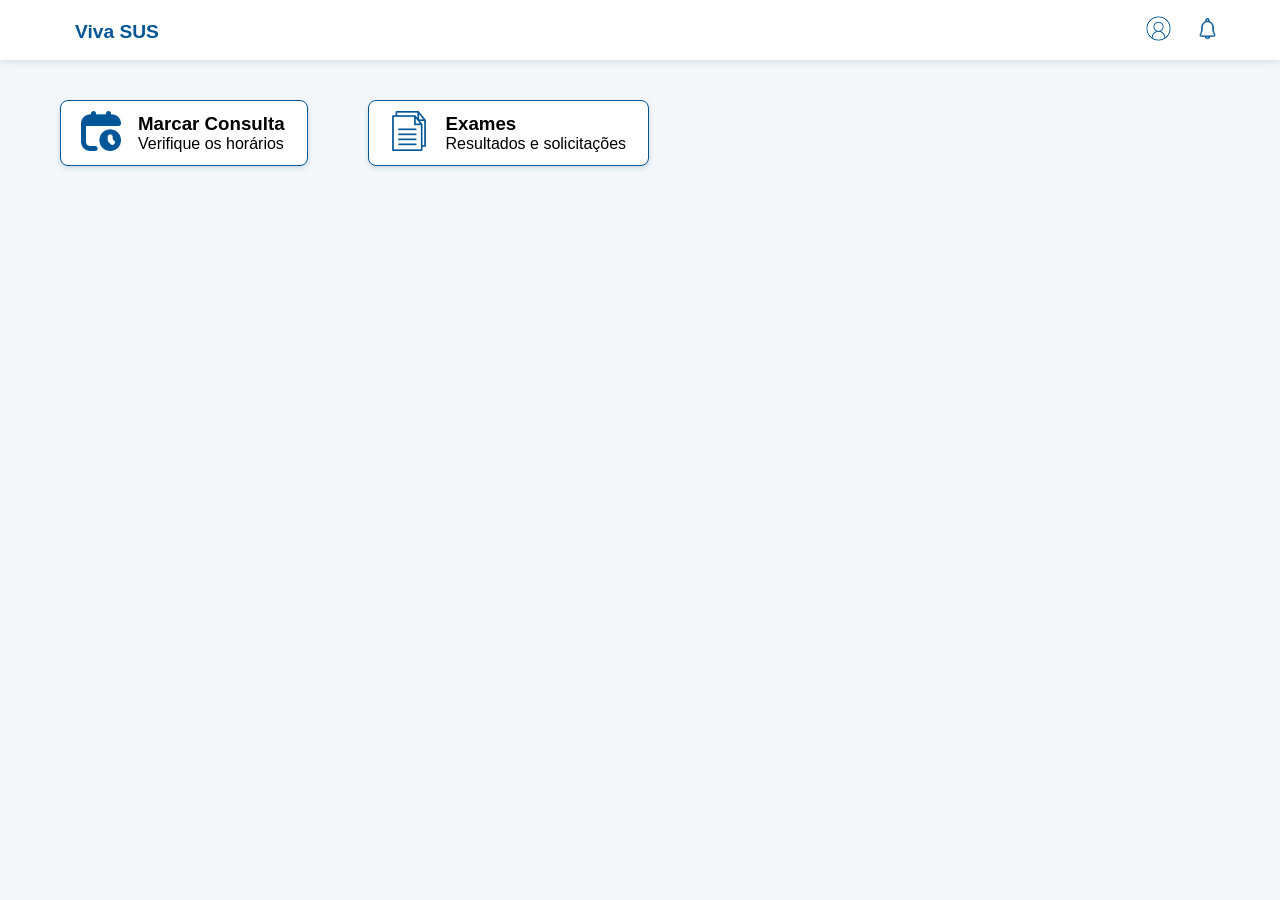
==== dashboard.html @ 55951ca0 "Colocando mais cards e barra de navegação finalizada" ====
<!doctype html>
<html lang="pt-br">
  <head>
    <meta charset="UTF-8" />
    <meta name="viewport" content="width=device-width, initial-scale=1.0" />
    <title>Viva SUS - Painel do Paciente</title>
    <link rel="stylesheet" href="assets/css/global.css" />
    <link rel="stylesheet" href="assets/css/dashboard.css" />
  </head>
  <body>
    <header>
      <div class="header_container">
        <div class="logo">
          <h1><a href="dashboard.html">Viva SUS</a></h1>
        </div>
        <nav>
          <a href="navegacao/perfil.html">
            <div>
              <img
                style="width: 33px"
                class="icone_nav"
                class="icone"
                src="assets/media/images/perfil.png"
                alt="Ícone perfil"
              />
            </div>
          </a>
          <a href="navegacao/notificacao.html">
            <div>
              <img
                class="icone_nav"
                class="icone"
                src="assets/media/images/sino_notif.png"
                alt="Ícone notificação"
              />
            </div>
          </a>
        </nav>
      </div>
    </header>
    <main>
      <a href="navegacao/marcacao_consultas.html" class="card_container">
        <div>
          <img
            class="icone"
            src="assets/media/images/relogio_calendario.png"
            alt="Ícone marcar consultas"
          />
        </div>
        <div class="descricao">
          <h3>Marcar Consulta</h3>
          <p>Verifique os horários</p>
        </div>
      </a>
      <a href="" class="card_container">
        <div>
          <img
            class="icone"
            src="assets/media/images/documentos.png"
            alt="Ícone exames"
          />
        </div>
        <div class="descricao">
          <h3>Exames</h3>
          <p>Resultados e solicitações</p>
        </div>
      </a>
    </main>
    <script src="assets/js/dashboard.js"></script>
  </body>
</html>
---- assets/css/global.css ----
:root {
  --cor-primaria: #005696;
  --cor-primaria-hover: #004578;
  --cor-fundo: #f4f7f9;
  --cor-texto-escuro: #1a2b3c;
  --cor-branco: #ffffff;
  --cor-preto: #000000;
  --cor-sombra: rgba(0, 86, 150, 0.2);
}
* {
  margin: 0;
  padding: 0;
  font-family: Arial, sans-serif;
  box-sizing: border-box;
  text-decoration: none;
  color: var(--cor-preto);
}
body {
  background-color: var(--cor-fundo);
  min-height: 100vh;
  padding-top: 80px;
}
header {
  background-color: var(--cor-fundo);
  box-shadow: 0 0 10px var(--cor-sombra);
  width: 100%;
  height: 60px;
  position: fixed;
  top: 0;
  left: 0;
  z-index: 1000;
}
.header_container {
  display: flex;
  justify-content: space-between;
  align-items: center;
  width: 100%;
  max-width: 1200px;
  margin: 0 auto;
  height: 100%;
  padding: 0 20px;
}
header h1 {
  margin: 0;
  line-height: 1;
}
header h1 a {
  font-size: 1.2rem;
  color: var(--cor-primaria);
  padding: 8px 15px;
  border-radius: 8px;
  transition: 0.3s ease;
  display: inline-block;
}
header h1 a:hover {
  background-color: var(--cor-fundo);
  color: var(--cor-texto-escuro);
}
nav {
  display: flex;
  gap: 20px;
  align-items: center;
}
---- assets/css/dashboard.css ----
header {
  background-color: var(--cor-branco);
}
nav a {
  color: var(--cor-primaria);
  font-weight: bold;
}
main {
  max-width: 1200px;
  margin: 0 auto;
  display: flex;
  flex-wrap: wrap;
  gap: 20px;
}
.card_container {
  display: flex;
  padding: 10px 20px;
  justify-content: center;
  width: fit-content;
  min-width: 200px;
  border: 1px solid var(--cor-primaria);
  border-radius: 8px;
  box-shadow: 0 2px 5px var(--cor-sombra);
  background-color: var(--cor-branco);
  transition:
    transform 0.2s,
    box-shadow 0.2s;
  margin: 20px;
}
.card_container:hover {
  transform: translateY(-5px);
  box-shadow: 0 5px 15px var(--cor-sombra);
}
.icone {
  width: 40px;
  display: block;
  margin-right: 15px;
}
.icone_nav {
  width: 25px;
  transition: transform 0.2s;
}
.icone_nav:hover {
  transform: translateY(-5px);
}
.descricao {
  padding: 2px;
  display: flex;
  flex-direction: column;
  justify-content: center;
}
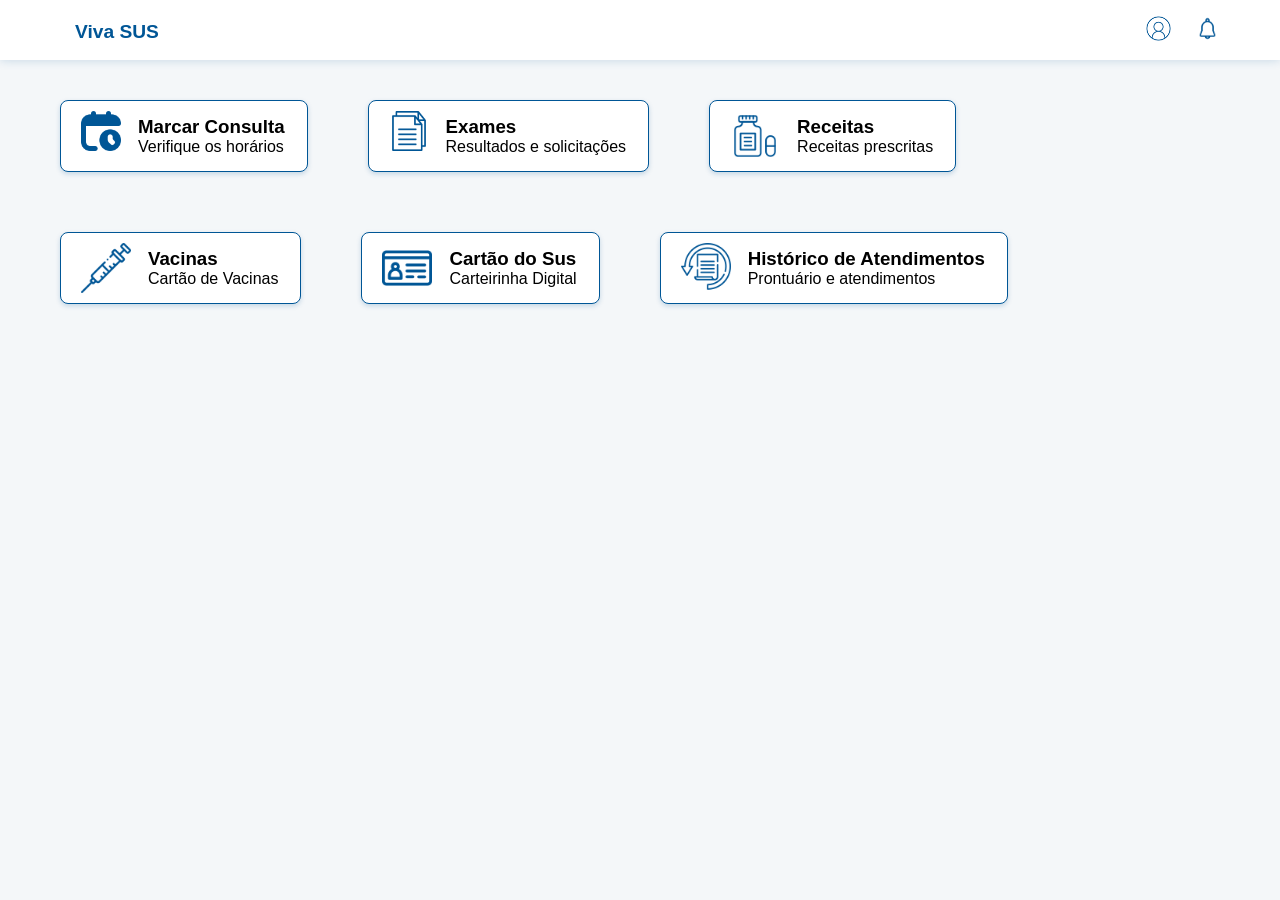
==== commit e58bd20c: "Adicionados novos cards" ====
--- a/dashboard.html
+++ b/dashboard.html
@@ -8,15 +8,15 @@
     <link rel="stylesheet" href="assets/css/dashboard.css" />
   </head>
   <body>
-    <header>
-      <div class="header_container">
+    <header> <!-- Barra de navegação e logo -->
+      <div class="header_container"> 
         <div class="logo">
-          <h1><a href="dashboard.html">Viva SUS</a></h1>
+          <h1><a href="dashboard.html">Viva SUS</a></h1> <!-- Logo -->
         </div>
         <nav>
-          <a href="navegacao/perfil.html">
+          <a href="navegacao/perfil.html"> <!-- Direcionar para perfil -->
             <div>
-              <img
+              <img 
                 style="width: 33px"
                 class="icone_nav"
                 class="icone"
@@ -25,7 +25,7 @@
               />
             </div>
           </a>
-          <a href="navegacao/notificacao.html">
+          <a href="navegacao/notificacao.html"> <!-- Direcionar para notificações -->
             <div>
               <img
                 class="icone_nav"
@@ -39,7 +39,7 @@
       </div>
     </header>
     <main>
-      <a href="navegacao/marcacao_consultas.html" class="card_container">
+      <a href="navegacao/marcacao_consultas.html" class="card_container"> <!-- Card  Marcar Consultas -->
         <div>
           <img
             class="icone"
@@ -52,7 +52,7 @@
           <p>Verifique os horários</p>
         </div>
       </a>
-      <a href="" class="card_container">
+      <a href="navegacao/exames.html" class="card_container"> <!-- Card de Exames -->
         <div>
           <img
             class="icone"
@@ -65,6 +65,58 @@
           <p>Resultados e solicitações</p>
         </div>
       </a>
+      <a href="navegacao/exames.html" class="card_container"> <!-- Card de Receitas -->
+        <div>
+          <img style="width: 50px;"
+            class="icone"
+            src="assets/media/images/receitas.png"
+            alt="Ícone exames"
+          />
+        </div>
+        <div class="descricao">
+          <h3>Receitas</h3>
+          <p>Receitas prescritas</p>
+        </div>
+      </a>
+      <a href="navegacao/exames.html" class="card_container"> <!-- Card de Vacinas -->
+        <div>
+          <img style="width: 50px;"
+            class="icone"
+            src="assets/media/images/vacina.png"
+            alt="Ícone exames"
+          />
+        </div>
+        <div class="descricao">
+          <h3>Vacinas</h3>
+          <p>Cartão de Vacinas</p>
+        </div>
+      </a>
+      <a href="navegacao/exames.html" class="card_container"> <!-- Card de Carteirinha -->
+        <div>
+          <img style="width: 50px;"
+            class="icone"
+            src="assets/media/images/cartão_sus.png"
+            alt="Ícone exames"
+          />
+        </div>
+        <div class="descricao">
+          <h3>Cartão do Sus</h3>
+          <p>Carteirinha Digital</p>
+        </div>
+      </a>
+      <a href="navegacao/exames.html" class="card_container"> <!-- Card de Histórico de Atendimentos -->
+        <div>
+          <img style="width: 50px;"
+            class="icone"
+            src="assets/media/images/historico.png"
+            alt="Ícone exames"
+          />
+        </div>
+        <div class="descricao">
+          <h3>Histórico de Atendimentos</h3>
+          <p>Prontuário e atendimentos</p>
+        </div>
+      </a>
     </main>
     <script src="assets/js/dashboard.js"></script>
   </body>
--- a/assets/css/global.css
+++ b/assets/css/global.css
@@ -20,7 +20,7 @@
   min-height: 100vh;
   padding-top: 80px;
 }
-header {
+header { /*Cabeçalho / barra de navegação*/
   background-color: var(--cor-fundo);
   box-shadow: 0 0 10px var(--cor-sombra);
   width: 100%;
@@ -30,7 +30,7 @@
   left: 0;
   z-index: 1000;
 }
-.header_container {
+.header_container { /*Div geral*/
   display: flex;
   justify-content: space-between;
   align-items: center;
@@ -61,3 +61,15 @@
   gap: 20px;
   align-items: center;
 }
+.icone { /*Icones no geral e os grandes*/
+  width: 40px;
+  display: block;
+  margin-right: 15px;
+}
+.icone_nav { /*Icones da barra de navegação*/
+  width: 25px;
+  transition: transform 0.2s;
+}
+.icone_nav:hover {
+  transform: translateY(-5px);
+}
--- a/assets/css/dashboard.css
+++ b/assets/css/dashboard.css
@@ -12,7 +12,7 @@
   flex-wrap: wrap;
   gap: 20px;
 }
-.card_container {
+.card_container { /*Cards iterativos*/
   display: flex;
   padding: 10px 20px;
   justify-content: center;
@@ -31,21 +31,9 @@
   transform: translateY(-5px);
   box-shadow: 0 5px 15px var(--cor-sombra);
 }
-.icone {
-  width: 40px;
-  display: block;
-  margin-right: 15px;
-}
-.icone_nav {
-  width: 25px;
-  transition: transform 0.2s;
-}
-.icone_nav:hover {
-  transform: translateY(-5px);
-}
 .descricao {
   padding: 2px;
   display: flex;
   flex-direction: column;
   justify-content: center;
-}
+}
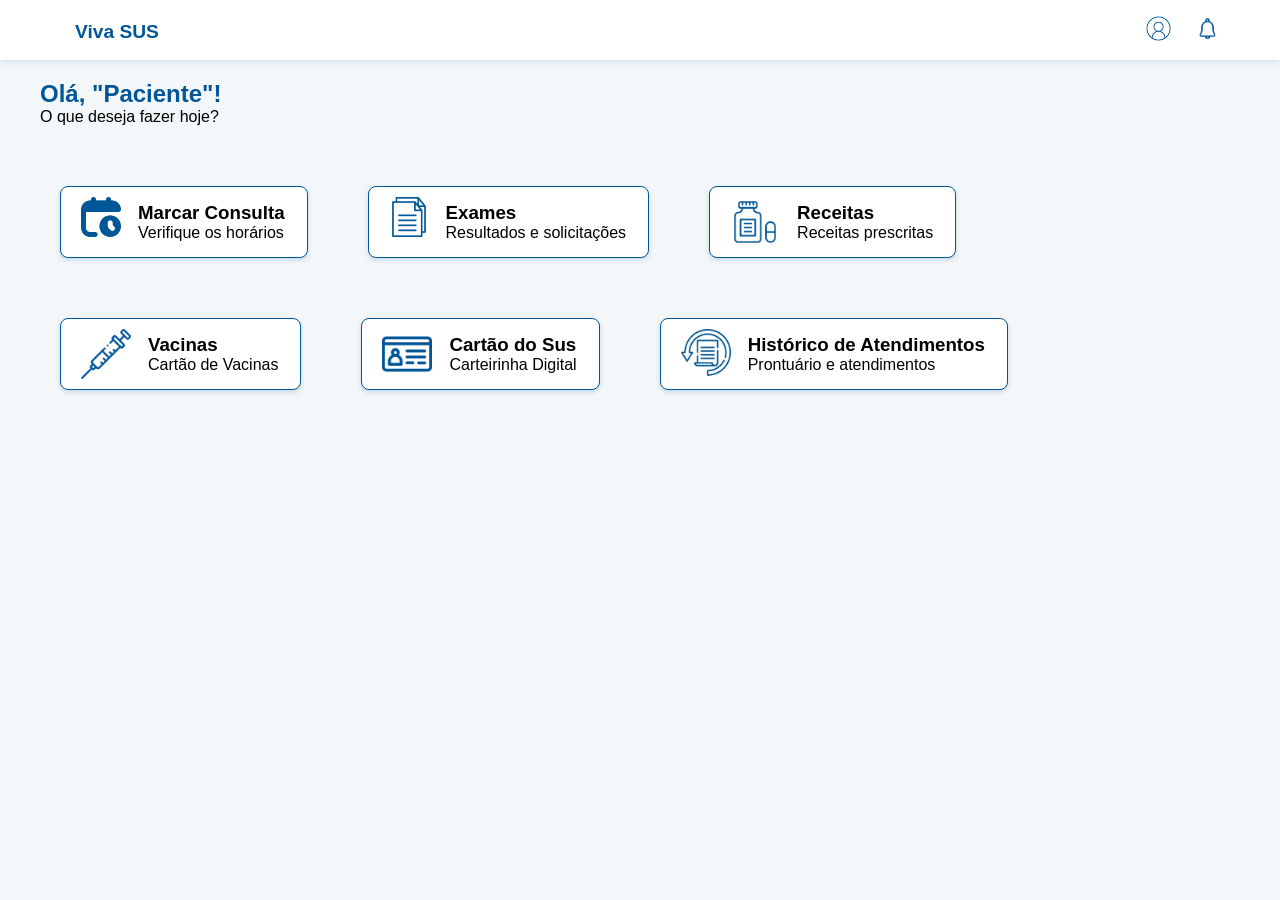
==== commit 5aa61fdc: "Msg de bem vindo" ====
--- a/dashboard.html
+++ b/dashboard.html
@@ -39,6 +39,10 @@
       </div>
     </header>
     <main>
+      <div style="width: 100%; margin-bottom: 20px;">
+        <h2>Olá, "Paciente"!</h2>
+        <p>O que deseja fazer hoje?</p> 
+      </div>
       <a href="navegacao/marcacao_consultas.html" class="card_container"> <!-- Card  Marcar Consultas -->
         <div>
           <img
--- a/assets/css/global.css
+++ b/assets/css/global.css
@@ -14,6 +14,10 @@
   box-sizing: border-box;
   text-decoration: none;
   color: var(--cor-preto);
+}
+h2{
+  color: var(--cor-primaria);
+  
 }
 body {
   background-color: var(--cor-fundo);
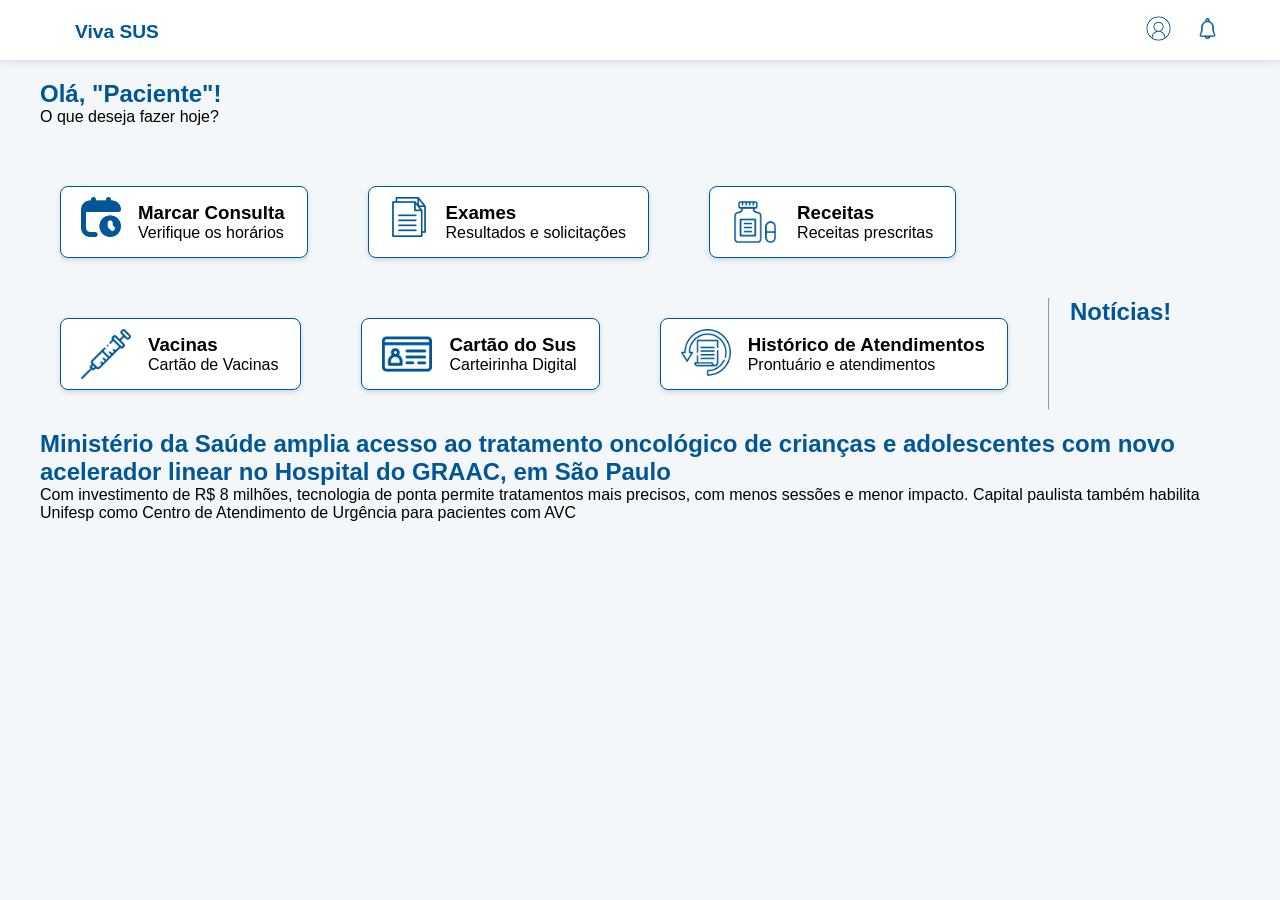
==== commit 227f981b: "Algumas mudanças" ====
--- a/dashboard.html
+++ b/dashboard.html
@@ -121,6 +121,14 @@
           <p>Prontuário e atendimentos</p>
         </div>
       </a>
+      <hr>
+      <h2 style="display: block;">Notícias!</h2>
+      <div class="noticias">
+        <a href="https://www.gov.br/saude/pt-br/assuntos/noticias/2026/abril/ministerio-da-saude-amplia-acesso-ao-tratamento-oncologico-de-criancas-e-adolescentes-com-novo-acelerador-linear-no-hospital-do-graac-em-sao-paulo" target="_blank" rel="external">
+          <h2>Ministério da Saúde amplia acesso ao tratamento oncológico de crianças e adolescentes com novo acelerador linear no Hospital do GRAAC, em São Paulo</h2>
+        </a>
+        <p>Com investimento de R$ 8 milhões, tecnologia de ponta permite tratamentos mais precisos, com menos sessões e menor impacto. Capital paulista também habilita Unifesp como Centro de Atendimento de Urgência para pacientes com AVC</p>
+      </div>
     </main>
     <script src="assets/js/dashboard.js"></script>
   </body>
--- a/assets/css/dashboard.css
+++ b/assets/css/dashboard.css
@@ -36,4 +36,8 @@
   display: flex;
   flex-direction: column;
   justify-content: center;
+}
+
+.noticias{/*Divs notícias*/
+  
 }
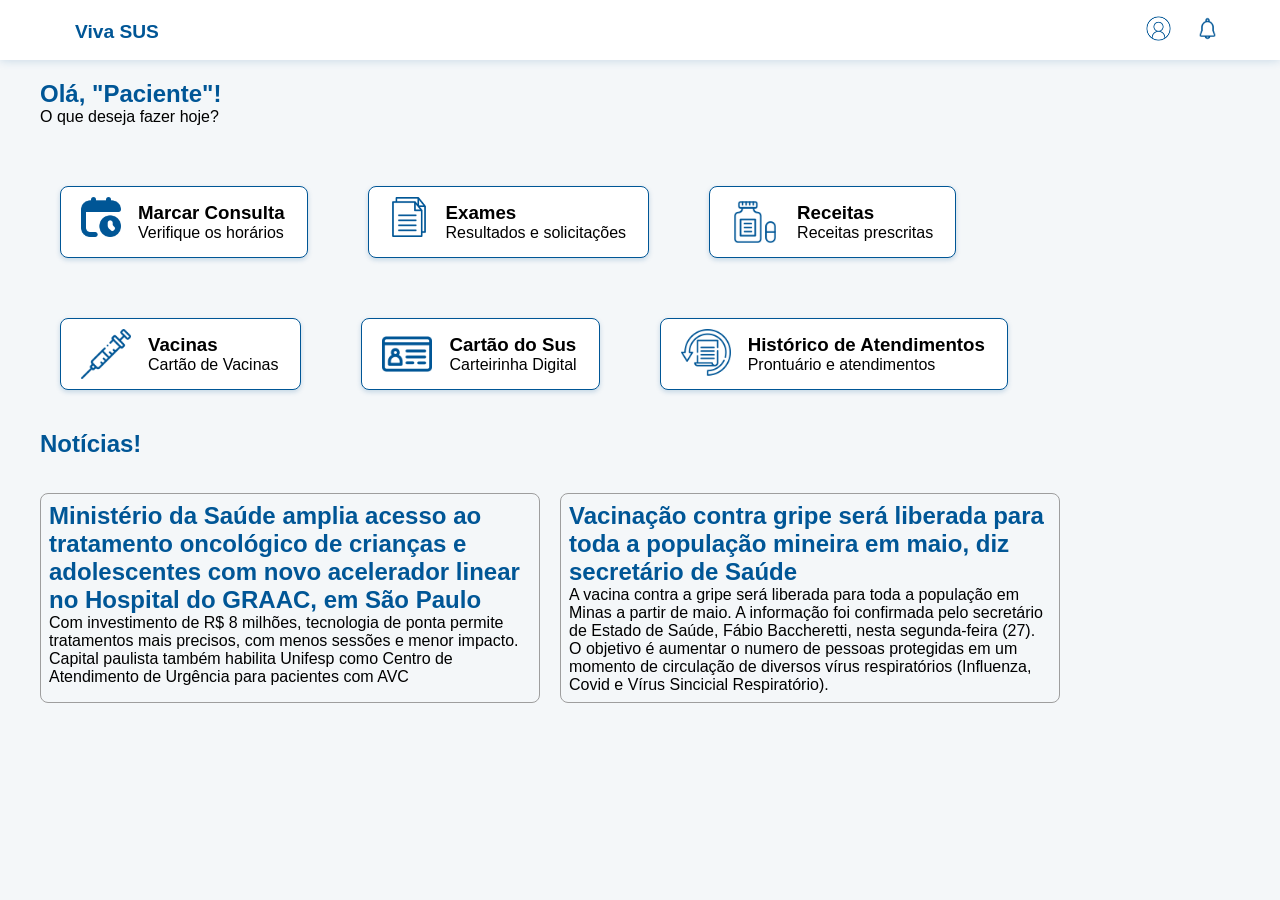
==== commit 648b9037: "Adicionado noticias" ====
--- a/dashboard.html
+++ b/dashboard.html
@@ -121,14 +121,19 @@
           <p>Prontuário e atendimentos</p>
         </div>
       </a>
-      <hr>
-      <h2 style="display: block;">Notícias!</h2>
-      <div class="noticias">
+      <h2 class="titulo_not">Notícias!</h2>
+      <div class="noticias"> <!-- Primeira Notícia -->
         <a href="https://www.gov.br/saude/pt-br/assuntos/noticias/2026/abril/ministerio-da-saude-amplia-acesso-ao-tratamento-oncologico-de-criancas-e-adolescentes-com-novo-acelerador-linear-no-hospital-do-graac-em-sao-paulo" target="_blank" rel="external">
           <h2>Ministério da Saúde amplia acesso ao tratamento oncológico de crianças e adolescentes com novo acelerador linear no Hospital do GRAAC, em São Paulo</h2>
         </a>
         <p>Com investimento de R$ 8 milhões, tecnologia de ponta permite tratamentos mais precisos, com menos sessões e menor impacto. Capital paulista também habilita Unifesp como Centro de Atendimento de Urgência para pacientes com AVC</p>
       </div>
+      <div class="noticias"> <!-- Segunda Notícia -->
+        <a href="https://www.hojeemdia.com.br/saudeebemestar/vacinac-o-contra-gripe-sera-liberada-para-toda-a-populac-o-mineira-em-maio-diz-secretario-de-saude-1.1114670" target="_blank" rel="external">
+          <h2>Vacinação contra gripe será liberada para toda a população mineira em maio, diz secretário de Saúde</h2>
+        </a>
+        <p>A vacina contra a gripe será liberada para toda a população em Minas a partir de maio. A informação foi confirmada pelo secretário de Estado de Saúde, Fábio Baccheretti, nesta segunda-feira (27). O objetivo é aumentar o numero de pessoas protegidas em um momento de circulação de diversos vírus respiratórios (Influenza, Covid e Vírus Sincicial Respiratório).</p>
+      </div>
     </main>
     <script src="assets/js/dashboard.js"></script>
   </body>
--- a/assets/css/global.css
+++ b/assets/css/global.css
@@ -6,6 +6,7 @@
   --cor-branco: #ffffff;
   --cor-preto: #000000;
   --cor-sombra: rgba(0, 86, 150, 0.2);
+  --cor-bordinha: #9E9E9E;
 }
 * {
   margin: 0;
--- a/assets/css/dashboard.css
+++ b/assets/css/dashboard.css
@@ -39,5 +39,15 @@
 }
 
 .noticias{/*Divs notícias*/
-  
+  width: 500px;
+  padding: 8px;
+  display: inline-block;
+  border: 1px solid var(--cor-bordinha);
+  border-radius: 8px;
+}
+
+.titulo_not{
+  width: 100%;
+  margin-bottom: 15px;
+  display: inline-block;
 }
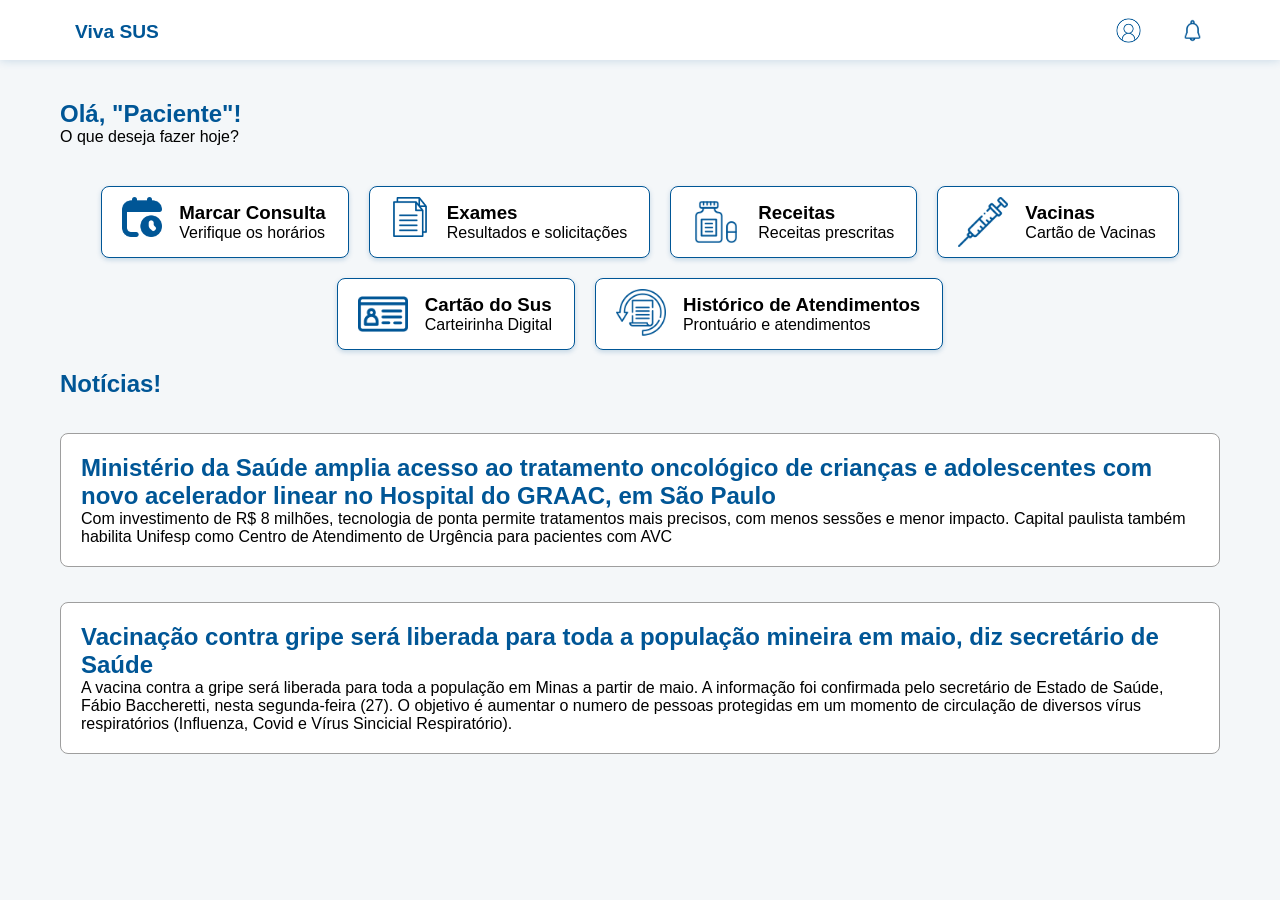
==== commit f954a67e: "comecando a criar o perfil" ====
--- a/dashboard.html
+++ b/dashboard.html
@@ -8,28 +8,30 @@
     <link rel="stylesheet" href="assets/css/dashboard.css" />
   </head>
   <body>
-    <header> <!-- Barra de navegação e logo -->
-      <div class="header_container"> 
+    <header>
+      <!-- Barra de navegação e logo -->
+      <div class="header_container">
         <div class="logo">
-          <h1><a href="dashboard.html">Viva SUS</a></h1> <!-- Logo -->
+          <h1><a href="dashboard.html">Viva SUS</a></h1>
+          <!-- Logo -->
         </div>
         <nav>
-          <a href="navegacao/perfil.html"> <!-- Direcionar para perfil -->
+          <a href="navegacao/perfil.html">
+            <!-- Direcionar para perfil -->
             <div>
-              <img 
+              <img
                 style="width: 33px"
-                class="icone_nav"
-                class="icone"
+                class="icone_nav icone"
                 src="assets/media/images/perfil.png"
                 alt="Ícone perfil"
               />
             </div>
           </a>
-          <a href="navegacao/notificacao.html"> <!-- Direcionar para notificações -->
+          <a href="navegacao/notificacao.html">
+            <!-- Direcionar para notificações -->
             <div>
               <img
-                class="icone_nav"
-                class="icone"
+                class="icone_nav icone"
                 src="assets/media/images/sino_notif.png"
                 alt="Ícone notificação"
               />
@@ -39,11 +41,12 @@
       </div>
     </header>
     <main>
-      <div style="width: 100%; margin-bottom: 20px;">
+      <div style="width: 100%; margin-bottom: 20px">
         <h2>Olá, "Paciente"!</h2>
-        <p>O que deseja fazer hoje?</p> 
+        <p>O que deseja fazer hoje?</p>
       </div>
-      <a href="navegacao/marcacao_consultas.html" class="card_container"> <!-- Card  Marcar Consultas -->
+      <a href="navegacao/cards/marcacao_consultas.html" class="card_container">
+        <!-- Card  Marcar Consultas -->
         <div>
           <img
             class="icone"
@@ -56,7 +59,8 @@
           <p>Verifique os horários</p>
         </div>
       </a>
-      <a href="navegacao/exames.html" class="card_container"> <!-- Card de Exames -->
+      <a href="navegacao/cards/exames.html" class="card_container">
+        <!-- Card de Exames -->
         <div>
           <img
             class="icone"
@@ -69,9 +73,11 @@
           <p>Resultados e solicitações</p>
         </div>
       </a>
-      <a href="navegacao/exames.html" class="card_container"> <!-- Card de Receitas -->
+      <a href="navegacao/cards/receitas.html" class="card_container">
+        <!-- Card de Receitas -->
         <div>
-          <img style="width: 50px;"
+          <img
+            style="width: 50px"
             class="icone"
             src="assets/media/images/receitas.png"
             alt="Ícone exames"
@@ -82,9 +88,11 @@
           <p>Receitas prescritas</p>
         </div>
       </a>
-      <a href="navegacao/exames.html" class="card_container"> <!-- Card de Vacinas -->
+      <a href="navegacao/cards/vacinas.html" class="card_container">
+        <!-- Card de Vacinas -->
         <div>
-          <img style="width: 50px;"
+          <img
+            style="width: 50px"
             class="icone"
             src="assets/media/images/vacina.png"
             alt="Ícone exames"
@@ -95,9 +103,11 @@
           <p>Cartão de Vacinas</p>
         </div>
       </a>
-      <a href="navegacao/exames.html" class="card_container"> <!-- Card de Carteirinha -->
+      <a href="navegacao/cards/carteirinha.html" class="card_container">
+        <!-- Card de Carteirinha -->
         <div>
-          <img style="width: 50px;"
+          <img
+            style="width: 50px"
             class="icone"
             src="assets/media/images/cartão_sus.png"
             alt="Ícone exames"
@@ -108,9 +118,11 @@
           <p>Carteirinha Digital</p>
         </div>
       </a>
-      <a href="navegacao/exames.html" class="card_container"> <!-- Card de Histórico de Atendimentos -->
+      <a href="navegacao/cards/historico.html" class="card_container">
+        <!-- Card de Histórico de Atendimentos -->
         <div>
-          <img style="width: 50px;"
+          <img
+            style="width: 50px"
             class="icone"
             src="assets/media/images/historico.png"
             alt="Ícone exames"
@@ -122,17 +134,46 @@
         </div>
       </a>
       <h2 class="titulo_not">Notícias!</h2>
-      <div class="noticias"> <!-- Primeira Notícia -->
-        <a href="https://www.gov.br/saude/pt-br/assuntos/noticias/2026/abril/ministerio-da-saude-amplia-acesso-ao-tratamento-oncologico-de-criancas-e-adolescentes-com-novo-acelerador-linear-no-hospital-do-graac-em-sao-paulo" target="_blank" rel="external">
-          <h2>Ministério da Saúde amplia acesso ao tratamento oncológico de crianças e adolescentes com novo acelerador linear no Hospital do GRAAC, em São Paulo</h2>
+      <div class="noticias">
+        <!-- Primeira Notícia -->
+        <a
+          href="https://www.gov.br/saude/pt-br/assuntos/noticias/2026/abril/ministerio-da-saude-amplia-acesso-ao-tratamento-oncologico-de-criancas-e-adolescentes-com-novo-acelerador-linear-no-hospital-do-graac-em-sao-paulo"
+          target="_blank"
+          rel="external"
+        >
+          <h2>
+            Ministério da Saúde amplia acesso ao tratamento oncológico de
+            crianças e adolescentes com novo acelerador linear no Hospital do
+            GRAAC, em São Paulo
+          </h2>
         </a>
-        <p>Com investimento de R$ 8 milhões, tecnologia de ponta permite tratamentos mais precisos, com menos sessões e menor impacto. Capital paulista também habilita Unifesp como Centro de Atendimento de Urgência para pacientes com AVC</p>
+        <p>
+          Com investimento de R$ 8 milhões, tecnologia de ponta permite
+          tratamentos mais precisos, com menos sessões e menor impacto. Capital
+          paulista também habilita Unifesp como Centro de Atendimento de
+          Urgência para pacientes com AVC
+        </p>
       </div>
-      <div class="noticias"> <!-- Segunda Notícia -->
-        <a href="https://www.hojeemdia.com.br/saudeebemestar/vacinac-o-contra-gripe-sera-liberada-para-toda-a-populac-o-mineira-em-maio-diz-secretario-de-saude-1.1114670" target="_blank" rel="external">
-          <h2>Vacinação contra gripe será liberada para toda a população mineira em maio, diz secretário de Saúde</h2>
+      <div class="noticias">
+        <!-- Segunda Notícia -->
+        <a
+          href="https://www.hojeemdia.com.br/saudeebemestar/vacinac-o-contra-gripe-sera-liberada-para-toda-a-populac-o-mineira-em-maio-diz-secretario-de-saude-1.1114670"
+          target="_blank"
+          rel="external"
+        >
+          <h2>
+            Vacinação contra gripe será liberada para toda a população mineira
+            em maio, diz secretário de Saúde
+          </h2>
         </a>
-        <p>A vacina contra a gripe será liberada para toda a população em Minas a partir de maio. A informação foi confirmada pelo secretário de Estado de Saúde, Fábio Baccheretti, nesta segunda-feira (27). O objetivo é aumentar o numero de pessoas protegidas em um momento de circulação de diversos vírus respiratórios (Influenza, Covid e Vírus Sincicial Respiratório).</p>
+        <p>
+          A vacina contra a gripe será liberada para toda a população em Minas a
+          partir de maio. A informação foi confirmada pelo secretário de Estado
+          de Saúde, Fábio Baccheretti, nesta segunda-feira (27). O objetivo é
+          aumentar o numero de pessoas protegidas em um momento de circulação de
+          diversos vírus respiratórios (Influenza, Covid e Vírus Sincicial
+          Respiratório).
+        </p>
       </div>
     </main>
     <script src="assets/js/dashboard.js"></script>
--- a/assets/css/dashboard.css
+++ b/assets/css/dashboard.css
@@ -11,6 +11,8 @@
   display: flex;
   flex-wrap: wrap;
   gap: 20px;
+  justify-content: center;
+  padding: 20px;
 }
 .card_container { /*Cards iterativos*/
   display: flex;
@@ -25,7 +27,6 @@
   transition:
     transform 0.2s,
     box-shadow 0.2s;
-  margin: 20px;
 }
 .card_container:hover {
   transform: translateY(-5px);
@@ -39,10 +40,12 @@
 }
 
 .noticias{/*Divs notícias*/
-  width: 500px;
-  padding: 8px;
-  display: inline-block;
+  width: 100%;
+  padding: 20px;
+  background-color: var(--cor-branco);
+  border-left: 5px solid var(--cor-primaria);
   border: 1px solid var(--cor-bordinha);
+  margin-bottom: 15px;
   border-radius: 8px;
 }
 
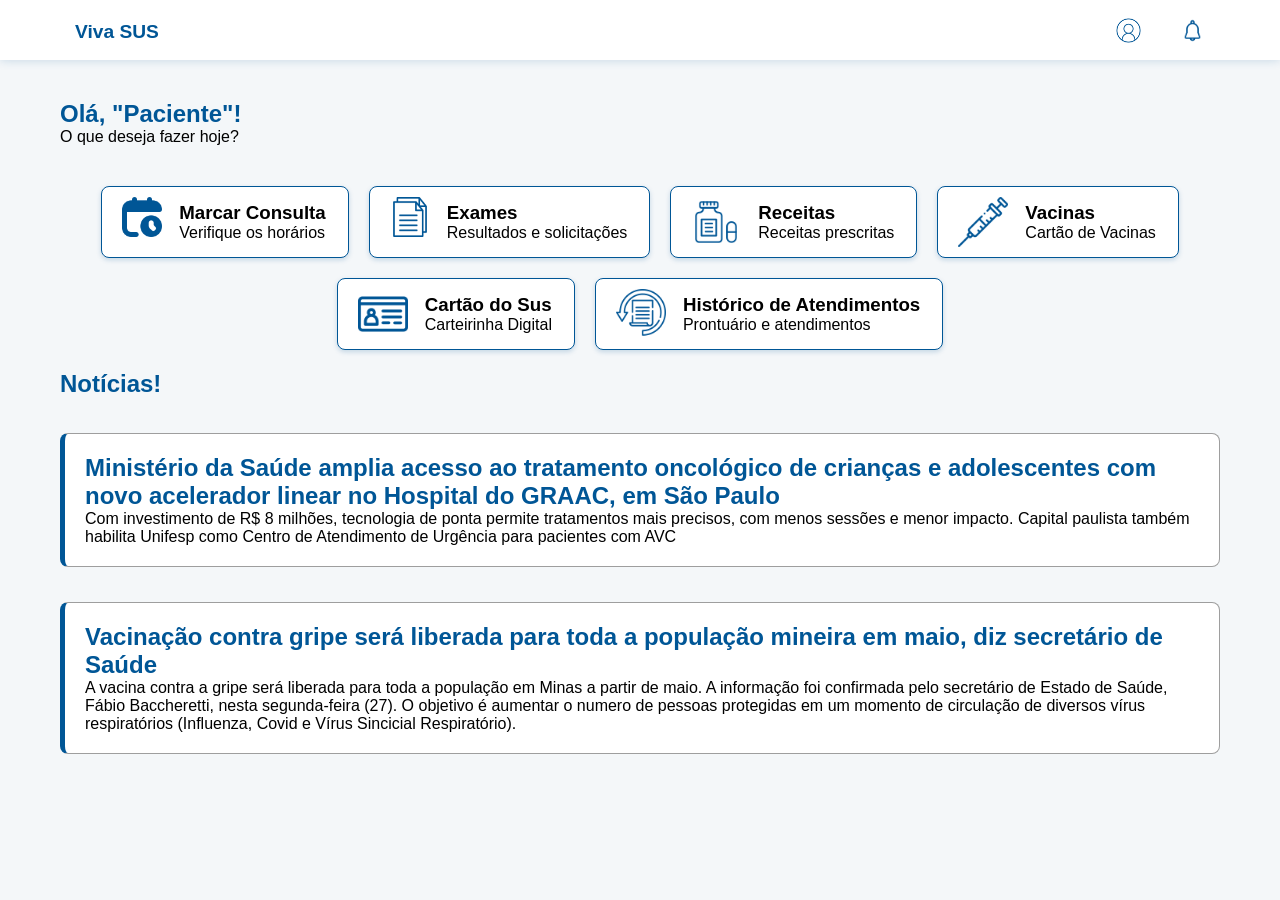
==== commit e8dbfc31: "Exemplo perfil finalizado" ====
--- a/dashboard.html
+++ b/dashboard.html
@@ -80,7 +80,7 @@
             style="width: 50px"
             class="icone"
             src="assets/media/images/receitas.png"
-            alt="Ícone exames"
+            alt="Ícone Receitas"
           />
         </div>
         <div class="descricao">
@@ -95,7 +95,7 @@
             style="width: 50px"
             class="icone"
             src="assets/media/images/vacina.png"
-            alt="Ícone exames"
+            alt="Ícone Vacinas"
           />
         </div>
         <div class="descricao">
@@ -110,7 +110,7 @@
             style="width: 50px"
             class="icone"
             src="assets/media/images/cartão_sus.png"
-            alt="Ícone exames"
+            alt="Ícone Carteirinha"
           />
         </div>
         <div class="descricao">
@@ -125,7 +125,7 @@
             style="width: 50px"
             class="icone"
             src="assets/media/images/historico.png"
-            alt="Ícone exames"
+            alt="Ícone Historico"
           />
         </div>
         <div class="descricao">
--- a/assets/css/dashboard.css
+++ b/assets/css/dashboard.css
@@ -43,8 +43,8 @@
   width: 100%;
   padding: 20px;
   background-color: var(--cor-branco);
+  border: 1px solid var(--cor-bordinha);
   border-left: 5px solid var(--cor-primaria);
-  border: 1px solid var(--cor-bordinha);
   margin-bottom: 15px;
   border-radius: 8px;
 }
